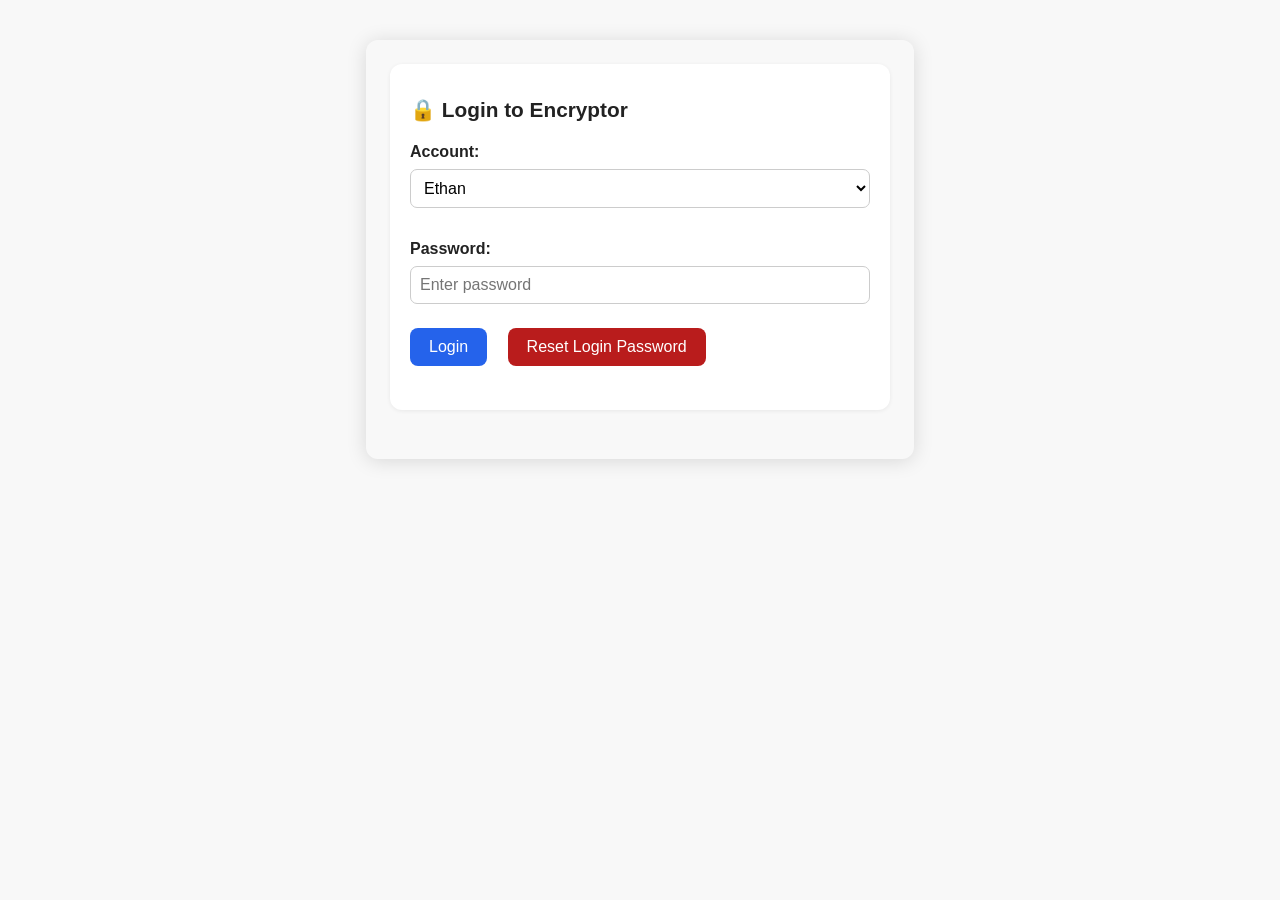
==== index.html @ 520aad7f "Update title and add reset buttons in index.html" ====
<!DOCTYPE html>
<html lang="en">
<head>
  <meta charset="UTF-8">
  <title>Simple Text Encryptor Login</title>
  <meta name="viewport" content="width=device-width, initial-scale=1.0">
  <style>
    body {
      background: #f8f8f8;
      color: #222;
      font-family: sans-serif;
      max-width: 500px;
      margin: 40px auto;
      padding: 24px;
      border-radius: 12px;
      box-shadow: 0 2px 20px #0002;
    }
    h1, h2 { font-size: 1.3em; margin-bottom: 1em; }
    label { display: block; margin-top: 1em; font-weight: bold; }
    select, input[type="password"], input[type="text"], textarea {
      width: 100%;
      margin-top: 0.5em;
      margin-bottom: 1em;
      padding: 9px;
      border: 1px solid #ccc;
      border-radius: 7px;
      font-size: 1em;
      background: #fff;
      box-sizing: border-box;
    }
    textarea { height: 90px; resize: vertical; }
    input[type="checkbox"] { width: auto; }
    button {
      margin-right: 1em;
      background: #2563eb;
      color: #fff;
      border: none;
      border-radius: 8px;
      padding: 10px 19px;
      font-size: 1em;
      cursor: pointer;
      margin-bottom: 1em;
      margin-top: 0.5em;
      transition: background 0.2s;
    }
    button:hover { background: #1741b6; }
    .section {
      background: #fff;
      border-radius: 12px;
      padding: 20px;
      margin-bottom: 25px;
      box-shadow: 0 1px 4px #0001;
    }
    .hidden { display: none !important; }
    .logout {
      background: #e11d48;
      margin-left: 0 !important;
    }
    .reset-btn {
      background: #b91c1c;
      margin-left: 0 !important;
      margin-top: 0 !important;
      margin-bottom: 0.7em !important;
    }
    .note {
      font-size: 0.97em;
      color: #666;
      background: #f1f5f9;
      border-left: 4px solid #2563eb;
      padding: 10px 16px;
      border-radius: 7px;
      margin-bottom: 1.2em;
    }
    #who span.Guest { color: #65a30d; }
    #who span.Nate { color: #2563eb; }
    #who span.Ethan { color: #e11d48; }
  </style>
</head>
<body>
  <!-- Login Screen -->
  <div class="section" id="loginScreen">
    <h1>🔒 Login to Encryptor</h1>
    <label for="account">Account:</label>
    <select id="account" autocomplete="off">
      <option value="Ethan">Ethan</option>
      <option value="Nate">Nate</option>
      <option value="Guest">Guest</option>
    </select>
    <label id="logLabel" for="loginPassword">Password:</label>
    <input type="password" id="loginPassword" placeholder="Enter password" autocomplete="off">
    <div id="confirmRow" class="hidden">
      <label for="confirmPassword">Confirm Password:</label>
      <input type="password" id="confirmPassword" placeholder="Confirm new password" autocomplete="off">
    </div>
    <button onclick="handleLogin()" id="loginBtn">Login</button>
    <button type="button" class="reset-btn" onclick="resetLoginPassword()">Reset Login Password</button>
    <div id="loginMsg" style="color:#e11d48; font-size:1em; margin-top:.5em;"></div>
  </div>

  <!-- Encryptor Main Screen -->
  <div class="section hidden" id="mainScreen">
    <div style="display:flex;justify-content:space-between;align-items:center">
      <h2 id="who"></h2>
      <button class="logout" onclick="logout()">Logout</button>
    </div>
    <div class="note">
      ⚠️ Your encryption password and all encrypted text are stored only in your browser (<code>localStorage</code>). If you forget your password or clear browser data, recovery is not possible. This tool provides only local, browser-based security.
    </div>
    <label for="pw">Encryption Password
      <span id="pwShareMsg" style="font-weight:normal;font-size:0.93em;color:#666"></span>
    </label>
    <input type="password" id="pw" autocomplete="off" placeholder="Enter encryption password">
    <label><input type="checkbox" id="showPw" onchange="togglePw()"> Show Encryption Password</label>
    <button type="button" class="reset-btn" onclick="resetEncryptionPassword()">Reset Encryption Password</button>
    <div style="margin-bottom:0.6em"></div>
    <button onclick="savePw()" style="margin:0 0 1em 0;">Save Encryption Password</button>
    <button onclick="exportPw()" style="background:#059669;margin:0 0 1em 0;">Export</button>
    <input type="file" id="importPwFile" style="display:none" accept=".txt">
    <button onclick="document.getElementById('importPwFile').click()" style="background:#f59e42;margin:0 0 1em 0;">Import</button>

    <label for="plain">Plaintext message:</label>
    <textarea id="plain" placeholder="Text to encrypt"></textarea>

    <button onclick="encrypt()">Encrypt ▶</button>
    <button onclick="decrypt()">◀ Decrypt</button>

    <label for="cipher">Ciphertext (base64):</label>
    <textarea id="cipher" placeholder="Encrypted output"></textarea>
    <div id="actionMsg" style="color:#e11d48; font-size:1em;margin-top:0.5em"></div>
  </div>

  <script>
    // --- LOGIN LOGIC ---
    const loginScreen = document.getElementById('loginScreen');
    const mainScreen = document.getElementById('mainScreen');
    const who = document.getElementById('who');
    const accountSel = document.getElementById('account');
    const loginPassword = document.getElementById('loginPassword');
    const confirmRow = document.getElementById('confirmRow');
    const confirmPassword = document.getElementById('confirmPassword');
    const loginMsg = document.getElementById('loginMsg');
    const actionMsg = document.getElementById('actionMsg');
    let currentUser = "";

    // UI update
    accountSel.onchange = loginPassword.oninput = function() { checkAccountStatus(); }

    function mainHashKey(user) {
      // For Nate/Ethan, share a single hash key; Guest separate
      return (user==="Guest") ? "encryptor_login_password_Guest"
        : "encryptor_login_password_MAIN";
    }

    function encryptionPwKey(user) {
      // For Nate/Ethan, share a single encryption password key; Guest separate
      return (user==="Guest") ? "encryptor_encryption_password_Guest"
        : "encryptor_encryption_password_MAIN";
    }

    function checkAccountStatus() {
      loginMsg.textContent = "";
      let user = accountSel.value;
      let hashKey = mainHashKey(user);
      let key = localStorage.getItem(hashKey);
      if (!key) {
        // Not set up yet; prompt for setting new
        confirmRow.classList.remove("hidden");
        document.getElementById('loginBtn').textContent = "Set Password";
      } else {
        // Exists; hide confirm
        confirmRow.classList.add("hidden");
        document.getElementById('loginBtn').textContent = "Login";
      }
    }

    async function handleLogin() {
      let user = accountSel.value;
      let hashKey = mainHashKey(user);
      let stored = localStorage.getItem(hashKey);
      let pass = loginPassword.value;
      // CASE 1: Not set yet (initial setup)
      if (!stored) {
        let confirm = confirmPassword.value;
        if (!pass || !confirm) {
          loginMsg.textContent = "Please enter and confirm a password.";
          return;
        }
        if (pass !== confirm) {
          loginMsg.textContent = "Passwords do not match!";
          return;
        }
        // Store SHA-256 hash of password in the shared or separate key
        let hashHex = await digestHex(pass);
        localStorage.setItem(hashKey, hashHex);
        if(user !== "Guest") {
          localStorage.setItem(mainHashKey("Ethan"), hashHex);
          localStorage.setItem(mainHashKey("Nate"), hashHex);
        }
        loginPassword.value = "";
        confirmPassword.value = "";
        loginMsg.textContent = "Password set! Please login.";
        checkAccountStatus();
        return;
      }
      // CASE 2: Password check
      if (!pass) {
        loginMsg.textContent = "Please enter your password.";
        return;
      }
      let enteredHash = await digestHex(pass);
      if (enteredHash !== stored) {
        loginMsg.textContent = "Incorrect password.";
        return;
      }
      // Success!
      loginPassword.value = "";
      loginMsg.textContent = "";
      currentUser = user;
      loginScreen.classList.add("hidden");
      mainScreen.classList.remove("hidden");
      showAccountCue();
      loadEncryptionPassword();
      showPwShareMsg();
      clearActionMsg();
      clearTextFields();
    }

    function logout() {
      currentUser = "";
      mainScreen.classList.add("hidden");
      loginScreen.classList.remove("hidden");
      loginPassword.value = "";
      confirmPassword.value = "";
      loginMsg.textContent = "";
      clearTextFields();
      clearActionMsg();
    }

    function clearTextFields() {
      document.getElementById('pw').value = "";
      document.getElementById('plain').value = "";
      document.getElementById('cipher').value = "";
    }

    function clearActionMsg() {
      actionMsg.textContent = "";
    }

    // Reset Login Password
    function resetLoginPassword() {
      const account = accountSel.value;
      if (!confirm(`Are you sure you want to reset the login password for ${account}? This cannot be undone.`)) return;
      if (account === "Nate" || account === "Ethan") {
        localStorage.removeItem(mainHashKey("Nate"));
        localStorage.removeItem(mainHashKey("Ethan"));
      } else {
        localStorage.removeItem(mainHashKey("Guest"));
      }
      loginMsg.textContent = `Login password for ${account} was reset. You may now set a new one.`;
      checkAccountStatus();
    }

    // Helper: SHA256 Hex
    async function digestHex(str) {
      const enc = new TextEncoder().encode(str);
      const buf = await crypto.subtle.digest("SHA-256", enc);
      return Array.from(new Uint8Array(buf)).map(x => x.toString(16).padStart(2,"0")).join('');
    }

    // --- ENCRYPTION PASSWORD SHARING ---
    function savePw() {
      if(!currentUser) return;
      const pw = document.getElementById('pw').value;
      let k = encryptionPwKey(currentUser);
      if (!pw) {
        actionMsg.textContent = "Enter an encryption password to save.";
        return;
      }
      if(currentUser === "Guest") {
        localStorage.setItem(k, pw);
      } else {
        localStorage.setItem(encryptionPwKey("Nate"), pw);
        localStorage.setItem(encryptionPwKey("Ethan"), pw);
      }
      showPwShareMsg();
      actionMsg.textContent = "Encryption password saved.";
      setTimeout(() => { actionMsg.textContent = ""; }, 1300);
    }
    // Auto-save on field blur for convenience
    document.getElementById('pw').addEventListener('blur', savePw);

    function loadEncryptionPassword() {
      if(!currentUser) return;
      let val = localStorage.getItem(encryptionPwKey(currentUser)) || "";
      document.getElementById('pw').value = val;
    }

    function showPwShareMsg() {
      const msg = document.getElementById('pwShareMsg');
      if(currentUser === "Nate" || currentUser === "Ethan") {
        msg.textContent = " (Shared: Changing this updates for both)";
      } else {
        msg.textContent = "";
      }
    }

    // Export encryption password
    function exportPw() {
      if (!currentUser) return;
      let pw = document.getElementById('pw').value;
      if (!pw) {
        actionMsg.textContent = "There is no encryption password to export.";
        return;
      }
      // Export as a base64 string
      const blob = new Blob([btoa(unescape(encodeURIComponent(pw)))], {type: "text/plain"});
      const url = URL.createObjectURL(blob);
      const a = document.createElement("a");
      a.href = url;
      const fileBase = (currentUser === "Guest") ? "guest" : "main";
      a.download = "encryption_password_" + fileBase + ".txt";
      a.click();
      setTimeout(()=>URL.revokeObjectURL(url),3000);
      actionMsg.textContent = "Encryption password exported.";
      setTimeout(() => { actionMsg.textContent = ""; }, 1300);
    }

    // Import encryption password
    document.getElementById('importPwFile').addEventListener('change', function(e){
      if (!e.target.files.length) return;
      const file = e.target.files[0];
      const reader = new FileReader();
      reader.onload = function(evt) {
        let val = "";
        try {
          val = decodeURIComponent(escape(atob(evt.target.result)));
        } catch {
          actionMsg.textContent = "Import failed: Invalid file contents.";
          return;
        }
        document.getElementById('pw').value = val;
        savePw();
        actionMsg.textContent = "Imported and saved encryption password.";
        setTimeout(() => { actionMsg.textContent = ""; }, 1500);
      };
      reader.readAsText(file);
    });

    // Reset Encryption Password
    function resetEncryptionPassword() {
      if (!currentUser) return;
      if (!confirm("Are you sure you want to reset your encryption password? This cannot be undone.")) return;
      if(currentUser === "Nate" || currentUser === "Ethan") {
        localStorage.removeItem(encryptionPwKey("Nate"));
        localStorage.removeItem(encryptionPwKey("Ethan"));
      } else {
        localStorage.removeItem(encryptionPwKey("Guest"));
      }
      document.getElementById('pw').value = "";
      actionMsg.textContent = "Encryption password reset. Enter a new one and save.";
    }

    // Visual account cue:
    function showAccountCue() {
      const accountEmojis = {"Nate":"🟦","Ethan":"🟥","Guest":"🟩"};
      let user = currentUser;
      who.innerHTML = accountEmojis[user] + ' ' +
        'Logged in as: <span class="' + user + '">' + user + "</span>";
    }

    // Show/hide password functionality
    function togglePw() {
      const pwInput = document.getElementById('pw');
      const cb = document.getElementById('showPw');
      pwInput.type = cb.checked ? 'text' : 'password';
    }

    // --- ENCRYPTION CODE ---
    const ITER = 100000, SALT = 16, IV = 12;
    const pwEl = document.getElementById('pw');
    const plainEl = document.getElementById('plain');
    const cipherEl = document.getElementById('cipher');

    const b64 = arr => btoa(String.fromCharCode(...arr));
    const unb64 = str => new Uint8Array(atob(str).split('').map(c => c.charCodeAt(0)));

    async function derive(pw, salt) {
      const baseKey = await crypto.subtle.importKey(
        "raw", new TextEncoder().encode(pw), "PBKDF2", false, ["deriveKey"]
      );
      return crypto.subtle.deriveKey(
        { name: "PBKDF2", salt: salt, iterations: ITER, hash: "SHA-256" },
        baseKey,
        { name: "AES-GCM", length: 256 },
        false,
        ["encrypt","decrypt"]
      );
    }

    async function encrypt() {
      clearActionMsg();
      const pw = pwEl.value, pt = plainEl.value;
      if (!pw || !pt) {
        actionMsg.textContent = "Please provide both the encryption password and a message to encrypt.";
        return;
      }
      try {
        const salt = crypto.getRandomValues(new Uint8Array(SALT));
        const iv = crypto.getRandomValues(new Uint8Array(IV));
        const key = await derive(pw, salt);
        const ct = await crypto.subtle.encrypt(
          { name: "AES-GCM", iv }, key, new TextEncoder().encode(pt)
        );
        const all = new Uint8Array([...salt, ...iv, ...new Uint8Array(ct)]);
        cipherEl.value = b64(all);
        actionMsg.textContent = "Encryption successful.";
        setTimeout(clearActionMsg, 1200);
      } catch (err) {
        actionMsg.textContent = "Encryption failed: " + err;
      }
    }

    async function decrypt() {
      clearActionMsg();
      const pw = pwEl.value, ctStr = cipherEl.value;
      if (!pw || !ctStr) {
        actionMsg.textContent = "Please provide both the encryption password and ciphertext to decrypt.";
        return;
      }
      try {
        const all = unb64(ctStr);
        const salt = all.slice(0, SALT), iv = all.slice(SALT, SALT+IV), ct = all.slice(SALT+IV);
        const key = await derive(pw, salt);
        const ptBuf = await crypto.subtle.decrypt(
          { name: "AES-GCM", iv }, key, ct
        );
        plainEl.value = new TextDecoder().decode(ptBuf);
        actionMsg.textContent = "Decryption successful.";
        setTimeout(clearActionMsg, 1200);
      } catch {
        actionMsg.textContent = "Decryption failed (wrong password or invalid/corrupt data).";
      }
    }
  </script>
</body>
</html>
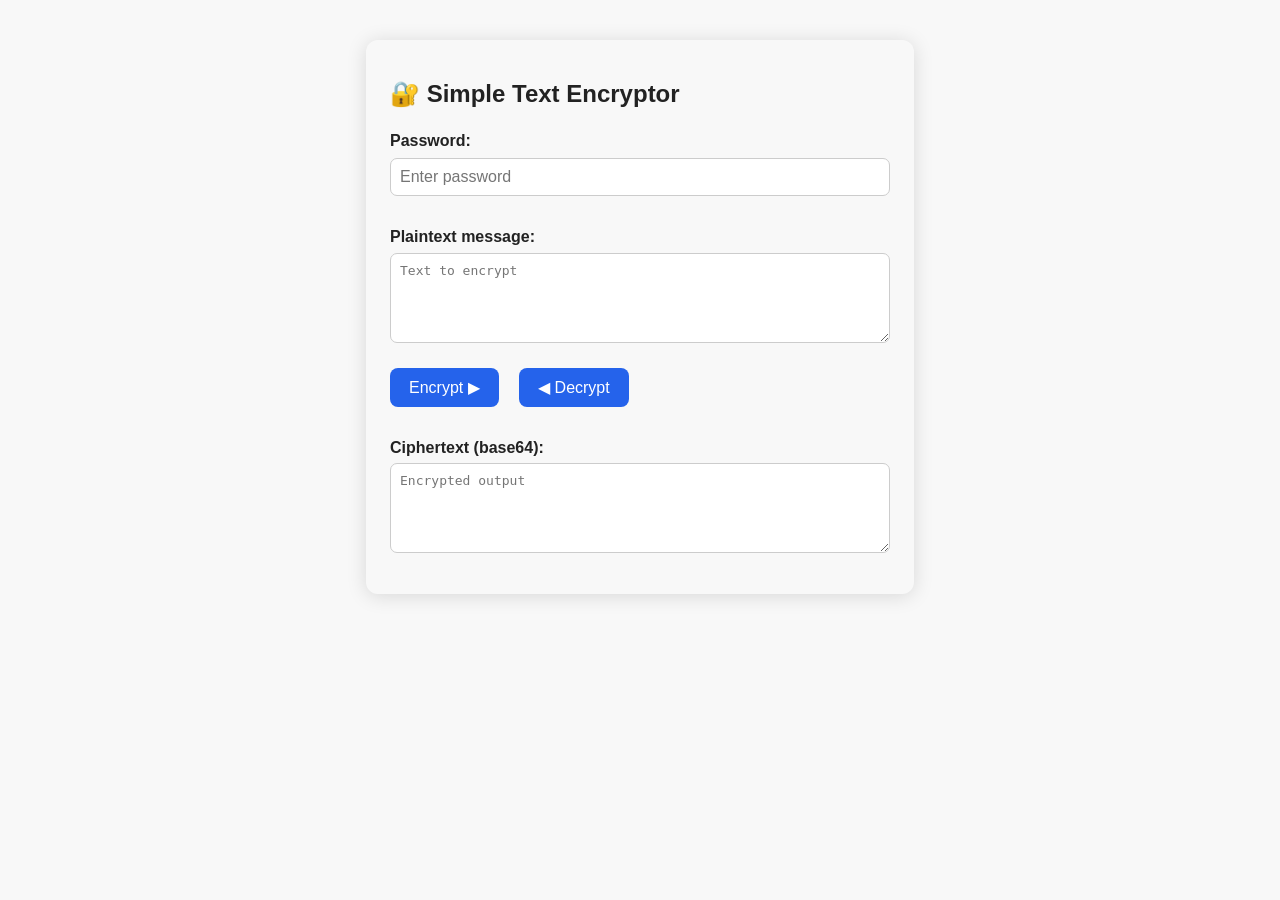
==== commit ddd6045d: "Update title and enhance layout of text encryptor" ====
--- a/index.html
+++ b/index.html
@@ -2,7 +2,7 @@
 <html lang="en">
 <head>
   <meta charset="UTF-8">
-  <title>Simple Text Encryptor Login</title>
+  <title>Simple Text Encryptor</title>
   <meta name="viewport" content="width=device-width, initial-scale=1.0">
   <style>
     body {
@@ -15,9 +15,9 @@
       border-radius: 12px;
       box-shadow: 0 2px 20px #0002;
     }
-    h1, h2 { font-size: 1.3em; margin-bottom: 1em; }
+    h1 { font-size: 1.5em; margin-bottom: 1em; }
     label { display: block; margin-top: 1em; font-weight: bold; }
-    select, input[type="password"], input[type="text"], textarea {
+    input[type="password"], textarea {
       width: 100%;
       margin-top: 0.5em;
       margin-bottom: 1em;
@@ -29,7 +29,6 @@
       box-sizing: border-box;
     }
     textarea { height: 90px; resize: vertical; }
-    input[type="checkbox"] { width: auto; }
     button {
       margin-right: 1em;
       background: #2563eb;
@@ -44,403 +43,78 @@
       transition: background 0.2s;
     }
     button:hover { background: #1741b6; }
-    .section {
-      background: #fff;
-      border-radius: 12px;
-      padding: 20px;
-      margin-bottom: 25px;
-      box-shadow: 0 1px 4px #0001;
-    }
-    .hidden { display: none !important; }
-    .logout {
-      background: #e11d48;
-      margin-left: 0 !important;
-    }
-    .reset-btn {
-      background: #b91c1c;
-      margin-left: 0 !important;
-      margin-top: 0 !important;
-      margin-bottom: 0.7em !important;
-    }
-    .note {
-      font-size: 0.97em;
-      color: #666;
-      background: #f1f5f9;
-      border-left: 4px solid #2563eb;
-      padding: 10px 16px;
-      border-radius: 7px;
-      margin-bottom: 1.2em;
-    }
-    #who span.Guest { color: #65a30d; }
-    #who span.Nate { color: #2563eb; }
-    #who span.Ethan { color: #e11d48; }
   </style>
 </head>
 <body>
-  <!-- Login Screen -->
-  <div class="section" id="loginScreen">
-    <h1>🔒 Login to Encryptor</h1>
-    <label for="account">Account:</label>
-    <select id="account" autocomplete="off">
-      <option value="Ethan">Ethan</option>
-      <option value="Nate">Nate</option>
-      <option value="Guest">Guest</option>
-    </select>
-    <label id="logLabel" for="loginPassword">Password:</label>
-    <input type="password" id="loginPassword" placeholder="Enter password" autocomplete="off">
-    <div id="confirmRow" class="hidden">
-      <label for="confirmPassword">Confirm Password:</label>
-      <input type="password" id="confirmPassword" placeholder="Confirm new password" autocomplete="off">
-    </div>
-    <button onclick="handleLogin()" id="loginBtn">Login</button>
-    <button type="button" class="reset-btn" onclick="resetLoginPassword()">Reset Login Password</button>
-    <div id="loginMsg" style="color:#e11d48; font-size:1em; margin-top:.5em;"></div>
-  </div>
+  <h1>🔐 Simple Text Encryptor</h1>
 
-  <!-- Encryptor Main Screen -->
-  <div class="section hidden" id="mainScreen">
-    <div style="display:flex;justify-content:space-between;align-items:center">
-      <h2 id="who"></h2>
-      <button class="logout" onclick="logout()">Logout</button>
-    </div>
-    <div class="note">
-      ⚠️ Your encryption password and all encrypted text are stored only in your browser (<code>localStorage</code>). If you forget your password or clear browser data, recovery is not possible. This tool provides only local, browser-based security.
-    </div>
-    <label for="pw">Encryption Password
-      <span id="pwShareMsg" style="font-weight:normal;font-size:0.93em;color:#666"></span>
-    </label>
-    <input type="password" id="pw" autocomplete="off" placeholder="Enter encryption password">
-    <label><input type="checkbox" id="showPw" onchange="togglePw()"> Show Encryption Password</label>
-    <button type="button" class="reset-btn" onclick="resetEncryptionPassword()">Reset Encryption Password</button>
-    <div style="margin-bottom:0.6em"></div>
-    <button onclick="savePw()" style="margin:0 0 1em 0;">Save Encryption Password</button>
-    <button onclick="exportPw()" style="background:#059669;margin:0 0 1em 0;">Export</button>
-    <input type="file" id="importPwFile" style="display:none" accept=".txt">
-    <button onclick="document.getElementById('importPwFile').click()" style="background:#f59e42;margin:0 0 1em 0;">Import</button>
+  <label for="pw">Password:</label>
+  <input type="password" id="pw" placeholder="Enter password">
 
-    <label for="plain">Plaintext message:</label>
-    <textarea id="plain" placeholder="Text to encrypt"></textarea>
+  <label for="plain">Plaintext message:</label>
+  <textarea id="plain" placeholder="Text to encrypt"></textarea>
 
-    <button onclick="encrypt()">Encrypt ▶</button>
-    <button onclick="decrypt()">◀ Decrypt</button>
+  <button onclick="encrypt()">Encrypt ▶</button>
+  <button onclick="decrypt()">◀ Decrypt</button>
 
-    <label for="cipher">Ciphertext (base64):</label>
-    <textarea id="cipher" placeholder="Encrypted output"></textarea>
-    <div id="actionMsg" style="color:#e11d48; font-size:1em;margin-top:0.5em"></div>
-  </div>
+  <label for="cipher">Ciphertext (base64):</label>
+  <textarea id="cipher" placeholder="Encrypted output"></textarea>
 
   <script>
-    // --- LOGIN LOGIC ---
-    const loginScreen = document.getElementById('loginScreen');
-    const mainScreen = document.getElementById('mainScreen');
-    const who = document.getElementById('who');
-    const accountSel = document.getElementById('account');
-    const loginPassword = document.getElementById('loginPassword');
-    const confirmRow = document.getElementById('confirmRow');
-    const confirmPassword = document.getElementById('confirmPassword');
-    const loginMsg = document.getElementById('loginMsg');
-    const actionMsg = document.getElementById('actionMsg');
-    let currentUser = "";
+  // AES-GCM + PBKDF2. Self-contained, 1 password field.
+  const ITER = 100000, SALT = 16, IV = 12;
 
-    // UI update
-    accountSel.onchange = loginPassword.oninput = function() { checkAccountStatus(); }
+  // Utilities for base64 encoding/decoding
+  const b64 = arr => btoa(String.fromCharCode(...arr));
+  const unb64 = str => new Uint8Array(atob(str).split('').map(c => c.charCodeAt(0)));
 
-    function mainHashKey(user) {
-      // For Nate/Ethan, share a single hash key; Guest separate
-      return (user==="Guest") ? "encryptor_login_password_Guest"
-        : "encryptor_login_password_MAIN";
+  async function derive(pw, salt) {
+    const baseKey = await crypto.subtle.importKey(
+      "raw", new TextEncoder().encode(pw), "PBKDF2", false, ["deriveKey"]
+    );
+    return crypto.subtle.deriveKey(
+      { name: "PBKDF2", salt: salt, iterations: ITER, hash: "SHA-256" },
+      baseKey,
+      { name: "AES-GCM", length: 256 },
+      false,
+      ["encrypt","decrypt"]
+    );
+  }
+
+  async function encrypt() {
+    const pw = pwEl.value, pt = plainEl.value;
+    if (!pw || !pt) { alert("Enter password and message!"); return; }
+    const salt = crypto.getRandomValues(new Uint8Array(SALT));
+    const iv = crypto.getRandomValues(new Uint8Array(IV));
+    const key = await derive(pw, salt);
+    const ct = await crypto.subtle.encrypt(
+      { name: "AES-GCM", iv }, key, new TextEncoder().encode(pt)
+    );
+    // Output is: [salt | iv | ciphertext], all base64.
+    const all = new Uint8Array([...salt, ...iv, ...new Uint8Array(ct)]);
+    cipherEl.value = b64(all);
+  }
+
+  async function decrypt() {
+    const pw = pwEl.value, ctStr = cipherEl.value;
+    if (!pw || !ctStr) { alert("Enter password and ciphertext!"); return; }
+    try {
+      const all = unb64(ctStr);
+      const salt = all.slice(0, SALT), iv = all.slice(SALT, SALT+IV), ct = all.slice(SALT+IV);
+      const key = await derive(pw, salt);
+      const ptBuf = await crypto.subtle.decrypt(
+        { name: "AES-GCM", iv }, key, ct
+      );
+      plainEl.value = new TextDecoder().decode(ptBuf);
+    } catch {
+      alert("Decryption failed (wrong password or data)");
     }
+  }
 
-    function encryptionPwKey(user) {
-      // For Nate/Ethan, share a single encryption password key; Guest separate
-      return (user==="Guest") ? "encryptor_encryption_password_Guest"
-        : "encryptor_encryption_password_MAIN";
-    }
-
-    function checkAccountStatus() {
-      loginMsg.textContent = "";
-      let user = accountSel.value;
-      let hashKey = mainHashKey(user);
-      let key = localStorage.getItem(hashKey);
-      if (!key) {
-        // Not set up yet; prompt for setting new
-        confirmRow.classList.remove("hidden");
-        document.getElementById('loginBtn').textContent = "Set Password";
-      } else {
-        // Exists; hide confirm
-        confirmRow.classList.add("hidden");
-        document.getElementById('loginBtn').textContent = "Login";
-      }
-    }
-
-    async function handleLogin() {
-      let user = accountSel.value;
-      let hashKey = mainHashKey(user);
-      let stored = localStorage.getItem(hashKey);
-      let pass = loginPassword.value;
-      // CASE 1: Not set yet (initial setup)
-      if (!stored) {
-        let confirm = confirmPassword.value;
-        if (!pass || !confirm) {
-          loginMsg.textContent = "Please enter and confirm a password.";
-          return;
-        }
-        if (pass !== confirm) {
-          loginMsg.textContent = "Passwords do not match!";
-          return;
-        }
-        // Store SHA-256 hash of password in the shared or separate key
-        let hashHex = await digestHex(pass);
-        localStorage.setItem(hashKey, hashHex);
-        if(user !== "Guest") {
-          localStorage.setItem(mainHashKey("Ethan"), hashHex);
-          localStorage.setItem(mainHashKey("Nate"), hashHex);
-        }
-        loginPassword.value = "";
-        confirmPassword.value = "";
-        loginMsg.textContent = "Password set! Please login.";
-        checkAccountStatus();
-        return;
-      }
-      // CASE 2: Password check
-      if (!pass) {
-        loginMsg.textContent = "Please enter your password.";
-        return;
-      }
-      let enteredHash = await digestHex(pass);
-      if (enteredHash !== stored) {
-        loginMsg.textContent = "Incorrect password.";
-        return;
-      }
-      // Success!
-      loginPassword.value = "";
-      loginMsg.textContent = "";
-      currentUser = user;
-      loginScreen.classList.add("hidden");
-      mainScreen.classList.remove("hidden");
-      showAccountCue();
-      loadEncryptionPassword();
-      showPwShareMsg();
-      clearActionMsg();
-      clearTextFields();
-    }
-
-    function logout() {
-      currentUser = "";
-      mainScreen.classList.add("hidden");
-      loginScreen.classList.remove("hidden");
-      loginPassword.value = "";
-      confirmPassword.value = "";
-      loginMsg.textContent = "";
-      clearTextFields();
-      clearActionMsg();
-    }
-
-    function clearTextFields() {
-      document.getElementById('pw').value = "";
-      document.getElementById('plain').value = "";
-      document.getElementById('cipher').value = "";
-    }
-
-    function clearActionMsg() {
-      actionMsg.textContent = "";
-    }
-
-    // Reset Login Password
-    function resetLoginPassword() {
-      const account = accountSel.value;
-      if (!confirm(`Are you sure you want to reset the login password for ${account}? This cannot be undone.`)) return;
-      if (account === "Nate" || account === "Ethan") {
-        localStorage.removeItem(mainHashKey("Nate"));
-        localStorage.removeItem(mainHashKey("Ethan"));
-      } else {
-        localStorage.removeItem(mainHashKey("Guest"));
-      }
-      loginMsg.textContent = `Login password for ${account} was reset. You may now set a new one.`;
-      checkAccountStatus();
-    }
-
-    // Helper: SHA256 Hex
-    async function digestHex(str) {
-      const enc = new TextEncoder().encode(str);
-      const buf = await crypto.subtle.digest("SHA-256", enc);
-      return Array.from(new Uint8Array(buf)).map(x => x.toString(16).padStart(2,"0")).join('');
-    }
-
-    // --- ENCRYPTION PASSWORD SHARING ---
-    function savePw() {
-      if(!currentUser) return;
-      const pw = document.getElementById('pw').value;
-      let k = encryptionPwKey(currentUser);
-      if (!pw) {
-        actionMsg.textContent = "Enter an encryption password to save.";
-        return;
-      }
-      if(currentUser === "Guest") {
-        localStorage.setItem(k, pw);
-      } else {
-        localStorage.setItem(encryptionPwKey("Nate"), pw);
-        localStorage.setItem(encryptionPwKey("Ethan"), pw);
-      }
-      showPwShareMsg();
-      actionMsg.textContent = "Encryption password saved.";
-      setTimeout(() => { actionMsg.textContent = ""; }, 1300);
-    }
-    // Auto-save on field blur for convenience
-    document.getElementById('pw').addEventListener('blur', savePw);
-
-    function loadEncryptionPassword() {
-      if(!currentUser) return;
-      let val = localStorage.getItem(encryptionPwKey(currentUser)) || "";
-      document.getElementById('pw').value = val;
-    }
-
-    function showPwShareMsg() {
-      const msg = document.getElementById('pwShareMsg');
-      if(currentUser === "Nate" || currentUser === "Ethan") {
-        msg.textContent = " (Shared: Changing this updates for both)";
-      } else {
-        msg.textContent = "";
-      }
-    }
-
-    // Export encryption password
-    function exportPw() {
-      if (!currentUser) return;
-      let pw = document.getElementById('pw').value;
-      if (!pw) {
-        actionMsg.textContent = "There is no encryption password to export.";
-        return;
-      }
-      // Export as a base64 string
-      const blob = new Blob([btoa(unescape(encodeURIComponent(pw)))], {type: "text/plain"});
-      const url = URL.createObjectURL(blob);
-      const a = document.createElement("a");
-      a.href = url;
-      const fileBase = (currentUser === "Guest") ? "guest" : "main";
-      a.download = "encryption_password_" + fileBase + ".txt";
-      a.click();
-      setTimeout(()=>URL.revokeObjectURL(url),3000);
-      actionMsg.textContent = "Encryption password exported.";
-      setTimeout(() => { actionMsg.textContent = ""; }, 1300);
-    }
-
-    // Import encryption password
-    document.getElementById('importPwFile').addEventListener('change', function(e){
-      if (!e.target.files.length) return;
-      const file = e.target.files[0];
-      const reader = new FileReader();
-      reader.onload = function(evt) {
-        let val = "";
-        try {
-          val = decodeURIComponent(escape(atob(evt.target.result)));
-        } catch {
-          actionMsg.textContent = "Import failed: Invalid file contents.";
-          return;
-        }
-        document.getElementById('pw').value = val;
-        savePw();
-        actionMsg.textContent = "Imported and saved encryption password.";
-        setTimeout(() => { actionMsg.textContent = ""; }, 1500);
-      };
-      reader.readAsText(file);
-    });
-
-    // Reset Encryption Password
-    function resetEncryptionPassword() {
-      if (!currentUser) return;
-      if (!confirm("Are you sure you want to reset your encryption password? This cannot be undone.")) return;
-      if(currentUser === "Nate" || currentUser === "Ethan") {
-        localStorage.removeItem(encryptionPwKey("Nate"));
-        localStorage.removeItem(encryptionPwKey("Ethan"));
-      } else {
-        localStorage.removeItem(encryptionPwKey("Guest"));
-      }
-      document.getElementById('pw').value = "";
-      actionMsg.textContent = "Encryption password reset. Enter a new one and save.";
-    }
-
-    // Visual account cue:
-    function showAccountCue() {
-      const accountEmojis = {"Nate":"🟦","Ethan":"🟥","Guest":"🟩"};
-      let user = currentUser;
-      who.innerHTML = accountEmojis[user] + ' ' +
-        'Logged in as: <span class="' + user + '">' + user + "</span>";
-    }
-
-    // Show/hide password functionality
-    function togglePw() {
-      const pwInput = document.getElementById('pw');
-      const cb = document.getElementById('showPw');
-      pwInput.type = cb.checked ? 'text' : 'password';
-    }
-
-    // --- ENCRYPTION CODE ---
-    const ITER = 100000, SALT = 16, IV = 12;
-    const pwEl = document.getElementById('pw');
-    const plainEl = document.getElementById('plain');
-    const cipherEl = document.getElementById('cipher');
-
-    const b64 = arr => btoa(String.fromCharCode(...arr));
-    const unb64 = str => new Uint8Array(atob(str).split('').map(c => c.charCodeAt(0)));
-
-    async function derive(pw, salt) {
-      const baseKey = await crypto.subtle.importKey(
-        "raw", new TextEncoder().encode(pw), "PBKDF2", false, ["deriveKey"]
-      );
-      return crypto.subtle.deriveKey(
-        { name: "PBKDF2", salt: salt, iterations: ITER, hash: "SHA-256" },
-        baseKey,
-        { name: "AES-GCM", length: 256 },
-        false,
-        ["encrypt","decrypt"]
-      );
-    }
-
-    async function encrypt() {
-      clearActionMsg();
-      const pw = pwEl.value, pt = plainEl.value;
-      if (!pw || !pt) {
-        actionMsg.textContent = "Please provide both the encryption password and a message to encrypt.";
-        return;
-      }
-      try {
-        const salt = crypto.getRandomValues(new Uint8Array(SALT));
-        const iv = crypto.getRandomValues(new Uint8Array(IV));
-        const key = await derive(pw, salt);
-        const ct = await crypto.subtle.encrypt(
-          { name: "AES-GCM", iv }, key, new TextEncoder().encode(pt)
-        );
-        const all = new Uint8Array([...salt, ...iv, ...new Uint8Array(ct)]);
-        cipherEl.value = b64(all);
-        actionMsg.textContent = "Encryption successful.";
-        setTimeout(clearActionMsg, 1200);
-      } catch (err) {
-        actionMsg.textContent = "Encryption failed: " + err;
-      }
-    }
-
-    async function decrypt() {
-      clearActionMsg();
-      const pw = pwEl.value, ctStr = cipherEl.value;
-      if (!pw || !ctStr) {
-        actionMsg.textContent = "Please provide both the encryption password and ciphertext to decrypt.";
-        return;
-      }
-      try {
-        const all = unb64(ctStr);
-        const salt = all.slice(0, SALT), iv = all.slice(SALT, SALT+IV), ct = all.slice(SALT+IV);
-        const key = await derive(pw, salt);
-        const ptBuf = await crypto.subtle.decrypt(
-          { name: "AES-GCM", iv }, key, ct
-        );
-        plainEl.value = new TextDecoder().decode(ptBuf);
-        actionMsg.textContent = "Decryption successful.";
-        setTimeout(clearActionMsg, 1200);
-      } catch {
-        actionMsg.textContent = "Decryption failed (wrong password or invalid/corrupt data).";
-      }
-    }
+  // Element shorthands
+  const pwEl = document.getElementById('pw');
+  const plainEl = document.getElementById('plain');
+  const cipherEl = document.getElementById('cipher');
   </script>
 </body>
 </html>
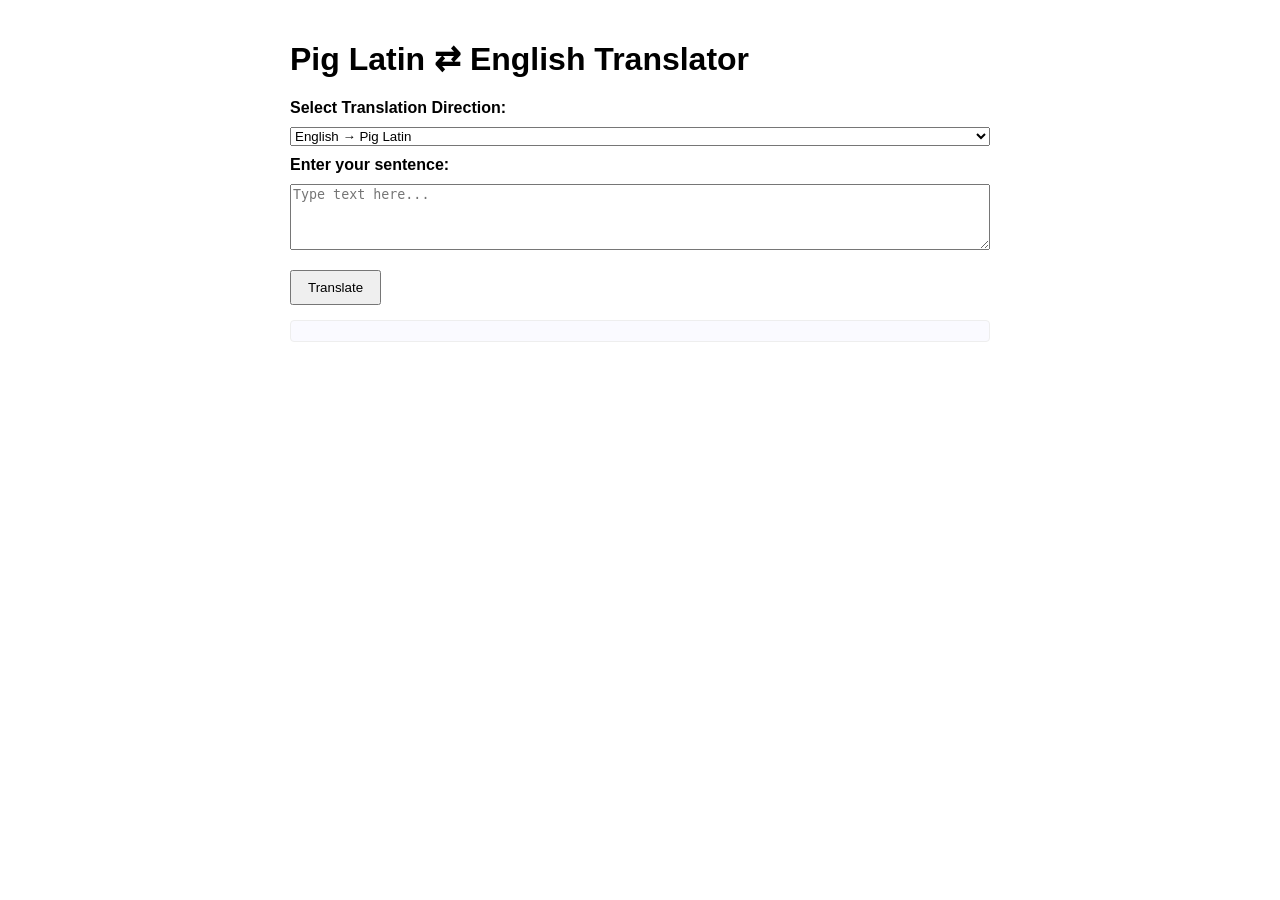
==== commit 85c3a6b6: "Add Pig Latin to English translator in index.html" ====
--- a/index.html
+++ b/index.html
@@ -2,119 +2,144 @@
 <html lang="en">
 <head>
   <meta charset="UTF-8">
-  <title>Simple Text Encryptor</title>
-  <meta name="viewport" content="width=device-width, initial-scale=1.0">
+  <title>Pig Latin &lt;-&gt; English Translator</title>
   <style>
-    body {
-      background: #f8f8f8;
-      color: #222;
-      font-family: sans-serif;
-      max-width: 500px;
-      margin: 40px auto;
-      padding: 24px;
-      border-radius: 12px;
-      box-shadow: 0 2px 20px #0002;
-    }
-    h1 { font-size: 1.5em; margin-bottom: 1em; }
-    label { display: block; margin-top: 1em; font-weight: bold; }
-    input[type="password"], textarea {
-      width: 100%;
-      margin-top: 0.5em;
-      margin-bottom: 1em;
-      padding: 9px;
-      border: 1px solid #ccc;
-      border-radius: 7px;
-      font-size: 1em;
-      background: #fff;
-      box-sizing: border-box;
-    }
-    textarea { height: 90px; resize: vertical; }
-    button {
-      margin-right: 1em;
-      background: #2563eb;
-      color: #fff;
-      border: none;
-      border-radius: 8px;
-      padding: 10px 19px;
-      font-size: 1em;
-      cursor: pointer;
-      margin-bottom: 1em;
-      margin-top: 0.5em;
-      transition: background 0.2s;
-    }
-    button:hover { background: #1741b6; }
+    body { font-family: Arial, sans-serif; max-width: 700px; margin: 40px auto; }
+    textarea, input, select { width: 100%; margin-top: 10px; box-sizing: border-box; }
+    button { margin-top: 16px; padding: 8px 16px; }
+    .output { padding: 10px; background: #fafaff; margin-top: 15px; border-radius: 4px; border: 1px solid #eee; white-space: pre-wrap; }
+    label { font-weight: bold; display:block; margin-top:10px; }
   </style>
 </head>
 <body>
-  <h1>🔐 Simple Text Encryptor</h1>
+  <h1>Pig Latin ⇄ English Translator</h1>
+  <label for="mode">Select Translation Direction:</label>
+  <select id="mode">
+    <option value="to-piglatin">English → Pig Latin</option>
+    <option value="to-english">Pig Latin → English</option>
+  </select>
 
-  <label for="pw">Password:</label>
-  <input type="password" id="pw" placeholder="Enter password">
+  <label for="inputText">Enter your sentence:</label>
+  <textarea id="inputText" rows="4" placeholder="Type text here..."></textarea>
+  
+  <button onclick="translate()">Translate</button>
 
-  <label for="plain">Plaintext message:</label>
-  <textarea id="plain" placeholder="Text to encrypt"></textarea>
-
-  <button onclick="encrypt()">Encrypt ▶</button>
-  <button onclick="decrypt()">◀ Decrypt</button>
-
-  <label for="cipher">Ciphertext (base64):</label>
-  <textarea id="cipher" placeholder="Encrypted output"></textarea>
+  <div id="result" class="output"></div>
 
   <script>
-  // AES-GCM + PBKDF2. Self-contained, 1 password field.
-  const ITER = 100000, SALT = 16, IV = 12;
+    function isVowel(ch, pos) {
+      if (!ch) return false;
+      return "aeiouAEIOU".includes(ch) || (ch.toLowerCase() === 'y' && pos !== 0);
+    }
 
-  // Utilities for base64 encoding/decoding
-  const b64 = arr => btoa(String.fromCharCode(...arr));
-  const unb64 = str => new Uint8Array(atob(str).split('').map(c => c.charCodeAt(0)));
+    // Split into leading punctuation, core word (letters, digits, apostrophes, hyphens), trailing punctuation
+    function splitWordPunctuation(word) {
+      // groups: leading, core, trailing
+      const match = word.match(/^([^A-Za-z0-9'’\-]*)([A-Za-z0-9'’\-]+)([^A-Za-z0-9'’\-]*)$/u);
+      if (match) return [match[1], match[2], match[3]];
+      // If nothing matched, put whole thing as trailing so we don't try to transform punctuation-only tokens
+      return ["", "", word];
+    }
 
-  async function derive(pw, salt) {
-    const baseKey = await crypto.subtle.importKey(
-      "raw", new TextEncoder().encode(pw), "PBKDF2", false, ["deriveKey"]
-    );
-    return crypto.subtle.deriveKey(
-      { name: "PBKDF2", salt: salt, iterations: ITER, hash: "SHA-256" },
-      baseKey,
-      { name: "AES-GCM", length: 256 },
-      false,
-      ["encrypt","decrypt"]
-    );
-  }
+    // Preserve case: all-caps stays all-caps; initial-cap preserved
+    function preserveCase(original, transformed) {
+      if (!original) return transformed;
+      if (original === original.toUpperCase()) return transformed.toUpperCase();
+      if (original[0] === original[0].toUpperCase()) return transformed.charAt(0).toUpperCase() + transformed.slice(1);
+      return transformed;
+    }
 
-  async function encrypt() {
-    const pw = pwEl.value, pt = plainEl.value;
-    if (!pw || !pt) { alert("Enter password and message!"); return; }
-    const salt = crypto.getRandomValues(new Uint8Array(SALT));
-    const iv = crypto.getRandomValues(new Uint8Array(IV));
-    const key = await derive(pw, salt);
-    const ct = await crypto.subtle.encrypt(
-      { name: "AES-GCM", iv }, key, new TextEncoder().encode(pt)
-    );
-    // Output is: [salt | iv | ciphertext], all base64.
-    const all = new Uint8Array([...salt, ...iv, ...new Uint8Array(ct)]);
-    cipherEl.value = b64(all);
-  }
+    function piglatinizeWord(token) {
+      // token may include leading/trailing punctuation
+      const [leading, base, trailing] = splitWordPunctuation(token);
+      if (!base) return token;
 
-  async function decrypt() {
-    const pw = pwEl.value, ctStr = cipherEl.value;
-    if (!pw || !ctStr) { alert("Enter password and ciphertext!"); return; }
-    try {
-      const all = unb64(ctStr);
-      const salt = all.slice(0, SALT), iv = all.slice(SALT, SALT+IV), ct = all.slice(SALT+IV);
-      const key = await derive(pw, salt);
-      const ptBuf = await crypto.subtle.decrypt(
-        { name: "AES-GCM", iv }, key, ct
-      );
-      plainEl.value = new TextDecoder().decode(ptBuf);
-    } catch {
-      alert("Decryption failed (wrong password or data)");
+      const lower = base.toLowerCase();
+      let result = "";
+
+      if (isVowel(lower[0], 0)) {
+        result = lower + "way";
+      } else if (lower[0] === 'y') {
+        // treat leading y as consonant
+        result = lower.slice(1) + "y" + "ay";
+      } else {
+        // move consonant cluster to end up to first vowel
+        let splitIdx = -1;
+        for (let i = 0; i < lower.length; ++i) {
+          if (isVowel(lower[i], i)) {
+            splitIdx = i;
+            break;
+          }
+        }
+        if (splitIdx === -1) {
+          // no vowel found
+          result = lower + "ay";
+        } else {
+          result = lower.slice(splitIdx) + lower.slice(0, splitIdx) + "ay";
+        }
+      }
+
+      result = preserveCase(base, result);
+      return leading + result + trailing;
     }
-  }
 
-  // Element shorthands
-  const pwEl = document.getElementById('pw');
-  const plainEl = document.getElementById('plain');
-  const cipherEl = document.getElementById('cipher');
+    function englifyWord(token) {
+      const [leading, base, trailing] = splitWordPunctuation(token);
+      if (!base) return token;
+
+      const lower = base.toLowerCase();
+      let candidate = "";
+
+      if (lower.endsWith("way")) {
+        candidate = lower.slice(0, -3);
+      } else if (lower.endsWith("yay")) {
+        candidate = lower.slice(0, -3);
+      } else if (lower.endsWith("ay")) {
+        let body = lower.slice(0, -2); // remove 'ay'
+        // Heuristic: find last vowel in body and split after it (reconstruct consonant cluster to front)
+        let lastVowelPos = -1;
+        for (let i = 0; i < body.length; i++) {
+          if (isVowel(body[i], i)) lastVowelPos = i;
+        }
+        if (lastVowelPos >= 0) {
+          const splitIdx = lastVowelPos + 1;
+          candidate = body.slice(splitIdx) + body.slice(0, splitIdx);
+        } else {
+          // fallback: assume no vowel -> just return body (best-effort)
+          candidate = body;
+        }
+      } else {
+        candidate = lower;
+      }
+
+      candidate = preserveCase(base, candidate);
+      return leading + candidate + trailing;
+    }
+
+    function piglatinizeSentence(sentence) {
+      // Preserve whitespace (spaces, tabs, newlines) by splitting on capturing whitespace groups
+      return sentence.split(/(\s+)/).map(token => {
+        if (token.match(/^\s+$/)) return token;
+        return piglatinizeWord(token);
+      }).join("");
+    }
+
+    function englifySentence(sentence) {
+      return sentence.split(/(\s+)/).map(token => {
+        if (token.match(/^\s+$/)) return token;
+        return englifyWord(token);
+      }).join("");
+    }
+
+    function translate() {
+      const mode = document.getElementById('mode').value;
+      const text = document.getElementById('inputText').value;
+      let result = '';
+      if (mode === 'to-piglatin') result = piglatinizeSentence(text);
+      else result = englifySentence(text);
+
+      document.getElementById('result').textContent = result;
+    }
   </script>
 </body>
 </html>
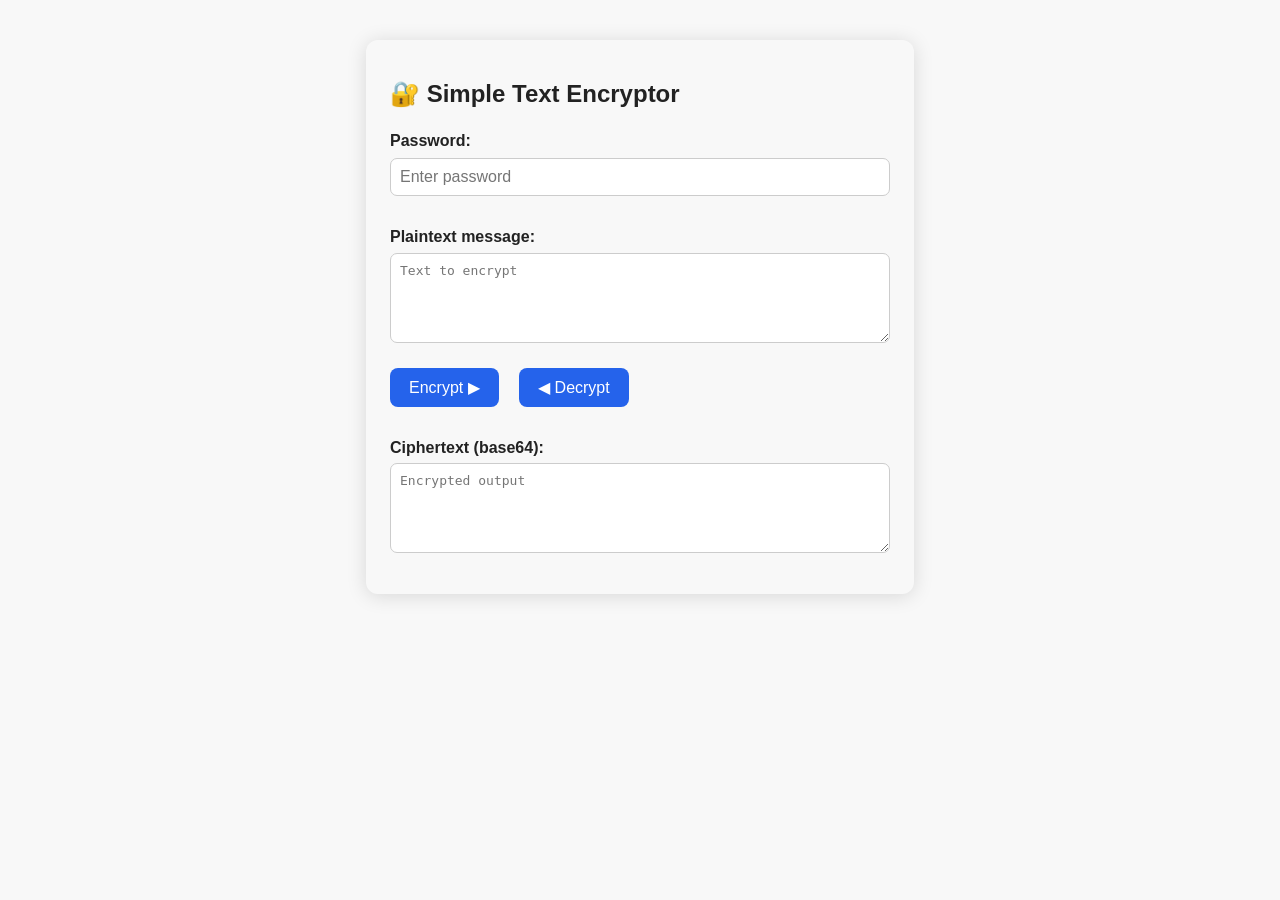
==== commit e5bb7b5e: "Change title and update to text encryptor" ====
--- a/index.html
+++ b/index.html
@@ -2,144 +2,119 @@
 <html lang="en">
 <head>
   <meta charset="UTF-8">
-  <title>Pig Latin &lt;-&gt; English Translator</title>
+  <title>Simple Text Encryptor</title>
+  <meta name="viewport" content="width=device-width, initial-scale=1.0">
   <style>
-    body { font-family: Arial, sans-serif; max-width: 700px; margin: 40px auto; }
-    textarea, input, select { width: 100%; margin-top: 10px; box-sizing: border-box; }
-    button { margin-top: 16px; padding: 8px 16px; }
-    .output { padding: 10px; background: #fafaff; margin-top: 15px; border-radius: 4px; border: 1px solid #eee; white-space: pre-wrap; }
-    label { font-weight: bold; display:block; margin-top:10px; }
+    body {
+      background: #f8f8f8;
+      color: #222;
+      font-family: sans-serif;
+      max-width: 500px;
+      margin: 40px auto;
+      padding: 24px;
+      border-radius: 12px;
+      box-shadow: 0 2px 20px #0002;
+    }
+    h1 { font-size: 1.5em; margin-bottom: 1em; }
+    label { display: block; margin-top: 1em; font-weight: bold; }
+    input[type="password"], textarea {
+      width: 100%;
+      margin-top: 0.5em;
+      margin-bottom: 1em;
+      padding: 9px;
+      border: 1px solid #ccc;
+      border-radius: 7px;
+      font-size: 1em;
+      background: #fff;
+      box-sizing: border-box;
+    }
+    textarea { height: 90px; resize: vertical; }
+    button {
+      margin-right: 1em;
+      background: #2563eb;
+      color: #fff;
+      border: none;
+      border-radius: 8px;
+      padding: 10px 19px;
+      font-size: 1em;
+      cursor: pointer;
+      margin-bottom: 1em;
+      margin-top: 0.5em;
+      transition: background 0.2s;
+    }
+    button:hover { background: #1741b6; }
   </style>
 </head>
 <body>
-  <h1>Pig Latin ⇄ English Translator</h1>
-  <label for="mode">Select Translation Direction:</label>
-  <select id="mode">
-    <option value="to-piglatin">English → Pig Latin</option>
-    <option value="to-english">Pig Latin → English</option>
-  </select>
+  <h1>🔐 Simple Text Encryptor</h1>
 
-  <label for="inputText">Enter your sentence:</label>
-  <textarea id="inputText" rows="4" placeholder="Type text here..."></textarea>
-  
-  <button onclick="translate()">Translate</button>
+  <label for="pw">Password:</label>
+  <input type="password" id="pw" placeholder="Enter password">
 
-  <div id="result" class="output"></div>
+  <label for="plain">Plaintext message:</label>
+  <textarea id="plain" placeholder="Text to encrypt"></textarea>
+
+  <button onclick="encrypt()">Encrypt ▶</button>
+  <button onclick="decrypt()">◀ Decrypt</button>
+
+  <label for="cipher">Ciphertext (base64):</label>
+  <textarea id="cipher" placeholder="Encrypted output"></textarea>
 
   <script>
-    function isVowel(ch, pos) {
-      if (!ch) return false;
-      return "aeiouAEIOU".includes(ch) || (ch.toLowerCase() === 'y' && pos !== 0);
+  // AES-GCM + PBKDF2. Self-contained, 1 password field.
+  const ITER = 100000, SALT = 16, IV = 12;
+
+  // Utilities for base64 encoding/decoding
+  const b64 = arr => btoa(String.fromCharCode(...arr));
+  const unb64 = str => new Uint8Array(atob(str).split('').map(c => c.charCodeAt(0)));
+
+  async function derive(pw, salt) {
+    const baseKey = await crypto.subtle.importKey(
+      "raw", new TextEncoder().encode(pw), "PBKDF2", false, ["deriveKey"]
+    );
+    return crypto.subtle.deriveKey(
+      { name: "PBKDF2", salt: salt, iterations: ITER, hash: "SHA-256" },
+      baseKey,
+      { name: "AES-GCM", length: 256 },
+      false,
+      ["encrypt","decrypt"]
+    );
+  }
+
+  async function encrypt() {
+    const pw = pwEl.value, pt = plainEl.value;
+    if (!pw || !pt) { alert("Enter password and message!"); return; }
+    const salt = crypto.getRandomValues(new Uint8Array(SALT));
+    const iv = crypto.getRandomValues(new Uint8Array(IV));
+    const key = await derive(pw, salt);
+    const ct = await crypto.subtle.encrypt(
+      { name: "AES-GCM", iv }, key, new TextEncoder().encode(pt)
+    );
+    // Output is: [salt | iv | ciphertext], all base64.
+    const all = new Uint8Array([...salt, ...iv, ...new Uint8Array(ct)]);
+    cipherEl.value = b64(all);
+  }
+
+  async function decrypt() {
+    const pw = pwEl.value, ctStr = cipherEl.value;
+    if (!pw || !ctStr) { alert("Enter password and ciphertext!"); return; }
+    try {
+      const all = unb64(ctStr);
+      const salt = all.slice(0, SALT), iv = all.slice(SALT, SALT+IV), ct = all.slice(SALT+IV);
+      const key = await derive(pw, salt);
+      const ptBuf = await crypto.subtle.decrypt(
+        { name: "AES-GCM", iv }, key, ct
+      );
+      plainEl.value = new TextDecoder().decode(ptBuf);
+    } catch {
+      alert("Decryption failed (wrong password or data)");
     }
+  }
 
-    // Split into leading punctuation, core word (letters, digits, apostrophes, hyphens), trailing punctuation
-    function splitWordPunctuation(word) {
-      // groups: leading, core, trailing
-      const match = word.match(/^([^A-Za-z0-9'’\-]*)([A-Za-z0-9'’\-]+)([^A-Za-z0-9'’\-]*)$/u);
-      if (match) return [match[1], match[2], match[3]];
-      // If nothing matched, put whole thing as trailing so we don't try to transform punctuation-only tokens
-      return ["", "", word];
-    }
-
-    // Preserve case: all-caps stays all-caps; initial-cap preserved
-    function preserveCase(original, transformed) {
-      if (!original) return transformed;
-      if (original === original.toUpperCase()) return transformed.toUpperCase();
-      if (original[0] === original[0].toUpperCase()) return transformed.charAt(0).toUpperCase() + transformed.slice(1);
-      return transformed;
-    }
-
-    function piglatinizeWord(token) {
-      // token may include leading/trailing punctuation
-      const [leading, base, trailing] = splitWordPunctuation(token);
-      if (!base) return token;
-
-      const lower = base.toLowerCase();
-      let result = "";
-
-      if (isVowel(lower[0], 0)) {
-        result = lower + "way";
-      } else if (lower[0] === 'y') {
-        // treat leading y as consonant
-        result = lower.slice(1) + "y" + "ay";
-      } else {
-        // move consonant cluster to end up to first vowel
-        let splitIdx = -1;
-        for (let i = 0; i < lower.length; ++i) {
-          if (isVowel(lower[i], i)) {
-            splitIdx = i;
-            break;
-          }
-        }
-        if (splitIdx === -1) {
-          // no vowel found
-          result = lower + "ay";
-        } else {
-          result = lower.slice(splitIdx) + lower.slice(0, splitIdx) + "ay";
-        }
-      }
-
-      result = preserveCase(base, result);
-      return leading + result + trailing;
-    }
-
-    function englifyWord(token) {
-      const [leading, base, trailing] = splitWordPunctuation(token);
-      if (!base) return token;
-
-      const lower = base.toLowerCase();
-      let candidate = "";
-
-      if (lower.endsWith("way")) {
-        candidate = lower.slice(0, -3);
-      } else if (lower.endsWith("yay")) {
-        candidate = lower.slice(0, -3);
-      } else if (lower.endsWith("ay")) {
-        let body = lower.slice(0, -2); // remove 'ay'
-        // Heuristic: find last vowel in body and split after it (reconstruct consonant cluster to front)
-        let lastVowelPos = -1;
-        for (let i = 0; i < body.length; i++) {
-          if (isVowel(body[i], i)) lastVowelPos = i;
-        }
-        if (lastVowelPos >= 0) {
-          const splitIdx = lastVowelPos + 1;
-          candidate = body.slice(splitIdx) + body.slice(0, splitIdx);
-        } else {
-          // fallback: assume no vowel -> just return body (best-effort)
-          candidate = body;
-        }
-      } else {
-        candidate = lower;
-      }
-
-      candidate = preserveCase(base, candidate);
-      return leading + candidate + trailing;
-    }
-
-    function piglatinizeSentence(sentence) {
-      // Preserve whitespace (spaces, tabs, newlines) by splitting on capturing whitespace groups
-      return sentence.split(/(\s+)/).map(token => {
-        if (token.match(/^\s+$/)) return token;
-        return piglatinizeWord(token);
-      }).join("");
-    }
-
-    function englifySentence(sentence) {
-      return sentence.split(/(\s+)/).map(token => {
-        if (token.match(/^\s+$/)) return token;
-        return englifyWord(token);
-      }).join("");
-    }
-
-    function translate() {
-      const mode = document.getElementById('mode').value;
-      const text = document.getElementById('inputText').value;
-      let result = '';
-      if (mode === 'to-piglatin') result = piglatinizeSentence(text);
-      else result = englifySentence(text);
-
-      document.getElementById('result').textContent = result;
-    }
+  // Element shorthands
+  const pwEl = document.getElementById('pw');
+  const plainEl = document.getElementById('plain');
+  const cipherEl = document.getElementById('cipher');
   </script>
 </body>
 </html>
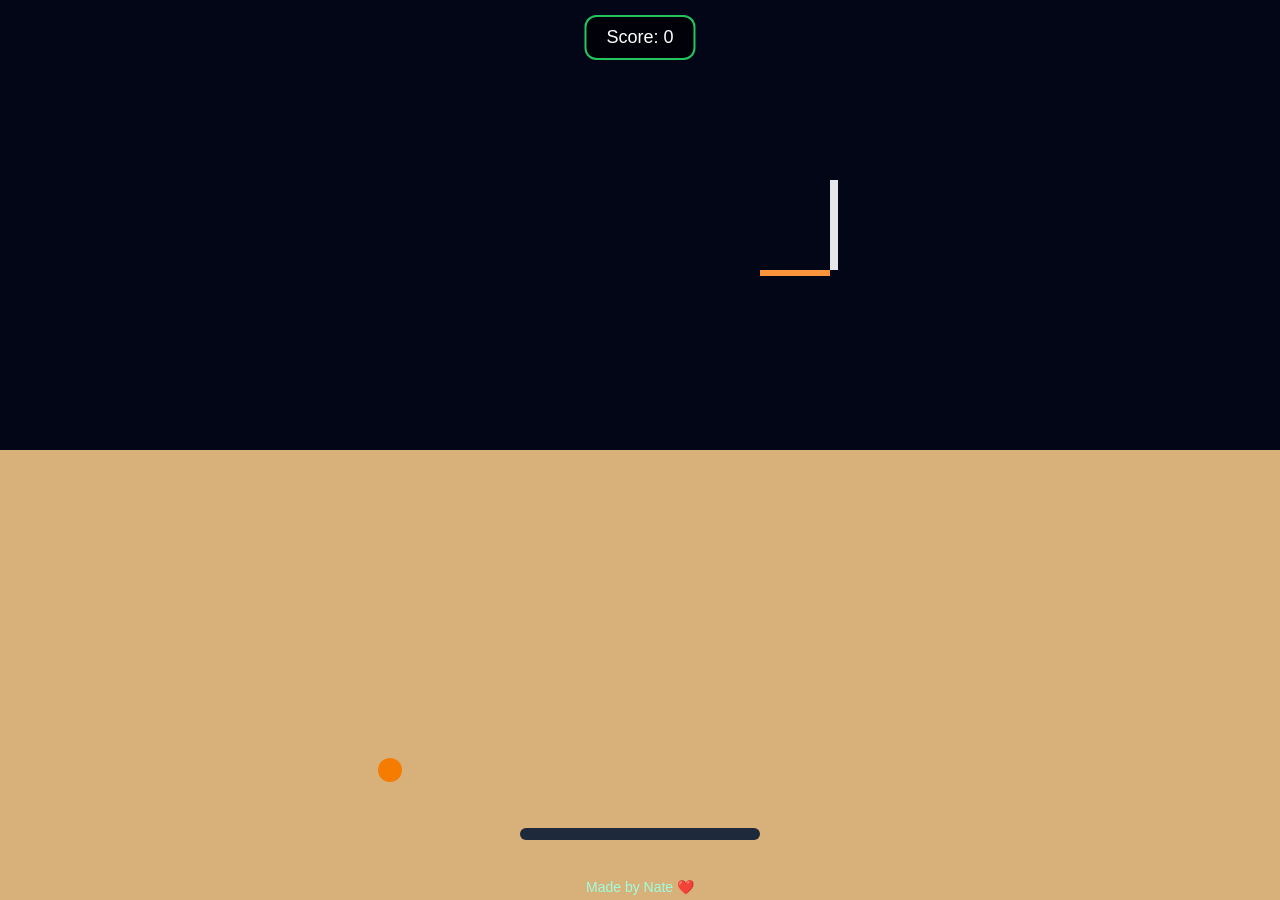
==== commit 1fc9959f: "Add files via upload" ====
--- a/index.html
+++ b/index.html
@@ -1,120 +1,18 @@
 <!DOCTYPE html>
-<html lang="en">
+<html>
 <head>
-  <meta charset="UTF-8">
-  <title>Simple Text Encryptor</title>
-  <meta name="viewport" content="width=device-width, initial-scale=1.0">
-  <style>
-    body {
-      background: #f8f8f8;
-      color: #222;
-      font-family: sans-serif;
-      max-width: 500px;
-      margin: 40px auto;
-      padding: 24px;
-      border-radius: 12px;
-      box-shadow: 0 2px 20px #0002;
-    }
-    h1 { font-size: 1.5em; margin-bottom: 1em; }
-    label { display: block; margin-top: 1em; font-weight: bold; }
-    input[type="password"], textarea {
-      width: 100%;
-      margin-top: 0.5em;
-      margin-bottom: 1em;
-      padding: 9px;
-      border: 1px solid #ccc;
-      border-radius: 7px;
-      font-size: 1em;
-      background: #fff;
-      box-sizing: border-box;
-    }
-    textarea { height: 90px; resize: vertical; }
-    button {
-      margin-right: 1em;
-      background: #2563eb;
-      color: #fff;
-      border: none;
-      border-radius: 8px;
-      padding: 10px 19px;
-      font-size: 1em;
-      cursor: pointer;
-      margin-bottom: 1em;
-      margin-top: 0.5em;
-      transition: background 0.2s;
-    }
-    button:hover { background: #1741b6; }
-  </style>
+<meta charset="UTF-8">
+<meta name="viewport" content="width=device-width, initial-scale=1.0">
+<title>Basketball Game</title>
+<link rel="stylesheet" href="style.css">
 </head>
 <body>
-  <h1>🔐 Simple Text Encryptor</h1>
-
-  <label for="pw">Password:</label>
-  <input type="password" id="pw" placeholder="Enter password">
-
-  <label for="plain">Plaintext message:</label>
-  <textarea id="plain" placeholder="Text to encrypt"></textarea>
-
-  <button onclick="encrypt()">Encrypt ▶</button>
-  <button onclick="decrypt()">◀ Decrypt</button>
-
-  <label for="cipher">Ciphertext (base64):</label>
-  <textarea id="cipher" placeholder="Encrypted output"></textarea>
-
-  <script>
-  // AES-GCM + PBKDF2. Self-contained, 1 password field.
-  const ITER = 100000, SALT = 16, IV = 12;
-
-  // Utilities for base64 encoding/decoding
-  const b64 = arr => btoa(String.fromCharCode(...arr));
-  const unb64 = str => new Uint8Array(atob(str).split('').map(c => c.charCodeAt(0)));
-
-  async function derive(pw, salt) {
-    const baseKey = await crypto.subtle.importKey(
-      "raw", new TextEncoder().encode(pw), "PBKDF2", false, ["deriveKey"]
-    );
-    return crypto.subtle.deriveKey(
-      { name: "PBKDF2", salt: salt, iterations: ITER, hash: "SHA-256" },
-      baseKey,
-      { name: "AES-GCM", length: 256 },
-      false,
-      ["encrypt","decrypt"]
-    );
-  }
-
-  async function encrypt() {
-    const pw = pwEl.value, pt = plainEl.value;
-    if (!pw || !pt) { alert("Enter password and message!"); return; }
-    const salt = crypto.getRandomValues(new Uint8Array(SALT));
-    const iv = crypto.getRandomValues(new Uint8Array(IV));
-    const key = await derive(pw, salt);
-    const ct = await crypto.subtle.encrypt(
-      { name: "AES-GCM", iv }, key, new TextEncoder().encode(pt)
-    );
-    // Output is: [salt | iv | ciphertext], all base64.
-    const all = new Uint8Array([...salt, ...iv, ...new Uint8Array(ct)]);
-    cipherEl.value = b64(all);
-  }
-
-  async function decrypt() {
-    const pw = pwEl.value, ctStr = cipherEl.value;
-    if (!pw || !ctStr) { alert("Enter password and ciphertext!"); return; }
-    try {
-      const all = unb64(ctStr);
-      const salt = all.slice(0, SALT), iv = all.slice(SALT, SALT+IV), ct = all.slice(SALT+IV);
-      const key = await derive(pw, salt);
-      const ptBuf = await crypto.subtle.decrypt(
-        { name: "AES-GCM", iv }, key, ct
-      );
-      plainEl.value = new TextDecoder().decode(ptBuf);
-    } catch {
-      alert("Decryption failed (wrong password or data)");
-    }
-  }
-
-  // Element shorthands
-  const pwEl = document.getElementById('pw');
-  const plainEl = document.getElementById('plain');
-  const cipherEl = document.getElementById('cipher');
-  </script>
+<div id="hud">Score: <span id="score">0</span></div>
+<div id="powerBar"><div id="powerFill"></div></div>
+<button id="retry">Retry Shot</button>
+<div id="footer">Made by Nate ❤️</div>
+<div id="message">HAPPY FATHER'S DAY!</div>
+<canvas id="game"></canvas>
+<script src="script.js"></script>
 </body>
-</html>
+</html>
--- a/style.css
+++ b/style.css
@@ -0,0 +1,20 @@
+body{margin:0;overflow:hidden;background:#020617;font-family:Arial}
+canvas{display:block}
+
+#hud{position:absolute;top:15px;left:50%;transform:translateX(-50%);background:rgba(0,0,0,0.6);padding:10px 20px;border-radius:12px;border:2px solid #22c55e;color:white;font-size:18px}
+#powerBar{position:absolute;bottom:60px;left:50%;transform:translateX(-50%);width:240px;height:12px;background:#1e293b;border-radius:6px;overflow:hidden}
+#powerFill{height:100%;width:0%;background:#22c55e}
+#retry{position:absolute;bottom:100px;left:50%;transform:translateX(-50%);padding:10px 20px;background:#f97316;color:white;border:none;border-radius:8px;display:none}
+#footer{position:absolute;bottom:5px;width:100%;text-align:center;color:#9bffde;font-size:14px}
+
+/* ✅ HAPPY MESSAGE */
+#message{
+  position:absolute;
+  top:40%;
+  width:100%;
+  text-align:center;
+  font-size:50px;
+  font-weight:bold;
+  color:#f5f5f5;
+  display:none;
+}
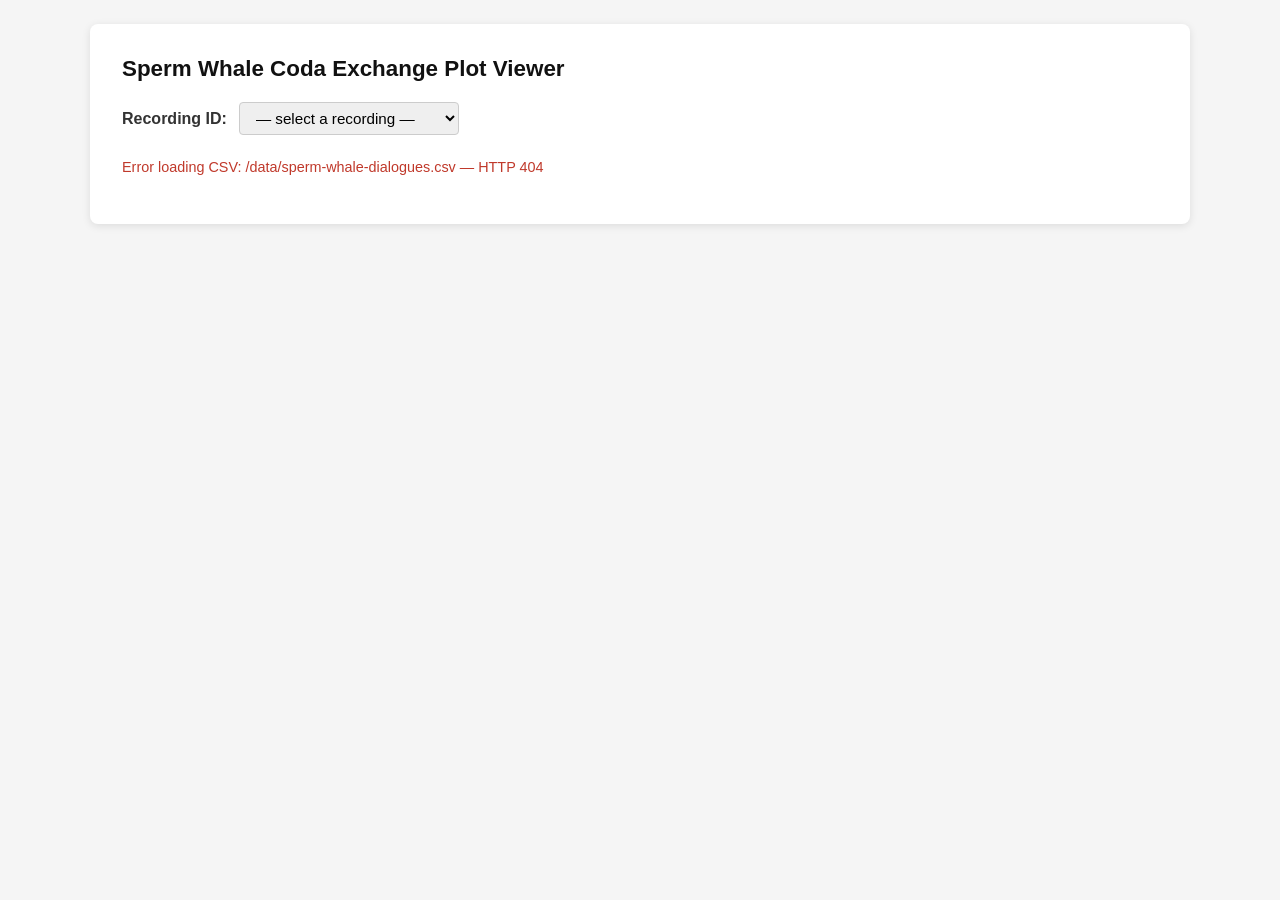
==== commit 459e8dd5: "Add exchange plot viewer and plot images" ====
--- a/index.html
+++ b/index.html
@@ -1,18 +1,39 @@
 <!DOCTYPE html>
-<html>
+<html lang="en">
 <head>
-<meta charset="UTF-8">
-<meta name="viewport" content="width=device-width, initial-scale=1.0">
-<title>Basketball Game</title>
-<link rel="stylesheet" href="style.css">
+  <meta charset="UTF-8">
+  <meta name="viewport" content="width=device-width, initial-scale=1.0">
+  <title>Sperm Whale Coda Exchange Plot Viewer</title>
+  <link rel="stylesheet" href="style.css">
 </head>
 <body>
-<div id="hud">Score: <span id="score">0</span></div>
-<div id="powerBar"><div id="powerFill"></div></div>
-<button id="retry">Retry Shot</button>
-<div id="footer">Made by Nate ❤️</div>
-<div id="message">HAPPY FATHER'S DAY!</div>
-<canvas id="game"></canvas>
-<script src="script.js"></script>
+  <div class="container">
+    <h1>Sperm Whale Coda Exchange Plot Viewer</h1>
+
+    <div class="controls">
+      <label for="recording-select">Recording ID:</label>
+      <select id="recording-select">
+        <option value="">— select a recording —</option>
+      </select>
+    </div>
+
+    <div id="status"></div>
+
+    <div id="plot-section" hidden>
+      <img id="plot-image" src="" alt="Exchange plot">
+    </div>
+
+    <div id="table-section" hidden>
+      <h2>Coda Data</h2>
+      <div class="table-wrapper">
+        <table id="data-table">
+          <thead></thead>
+          <tbody></tbody>
+        </table>
+      </div>
+    </div>
+  </div>
+
+  <script src="app.js"></script>
 </body>
-</html>+</html>
--- a/style.css
+++ b/style.css
@@ -1,20 +1,109 @@
-body{margin:0;overflow:hidden;background:#020617;font-family:Arial}
-canvas{display:block}
+* {
+  box-sizing: border-box;
+  margin: 0;
+  padding: 0;
+}
 
-#hud{position:absolute;top:15px;left:50%;transform:translateX(-50%);background:rgba(0,0,0,0.6);padding:10px 20px;border-radius:12px;border:2px solid #22c55e;color:white;font-size:18px}
-#powerBar{position:absolute;bottom:60px;left:50%;transform:translateX(-50%);width:240px;height:12px;background:#1e293b;border-radius:6px;overflow:hidden}
-#powerFill{height:100%;width:0%;background:#22c55e}
-#retry{position:absolute;bottom:100px;left:50%;transform:translateX(-50%);padding:10px 20px;background:#f97316;color:white;border:none;border-radius:8px;display:none}
-#footer{position:absolute;bottom:5px;width:100%;text-align:center;color:#9bffde;font-size:14px}
+body {
+  font-family: -apple-system, BlinkMacSystemFont, 'Segoe UI', Roboto, sans-serif;
+  background: #f5f5f5;
+  color: #333;
+  padding: 24px;
+}
 
-/* ✅ HAPPY MESSAGE */
-#message{
-  position:absolute;
-  top:40%;
-  width:100%;
-  text-align:center;
-  font-size:50px;
-  font-weight:bold;
-  color:#f5f5f5;
-  display:none;
+.container {
+  max-width: 1100px;
+  margin: 0 auto;
+  background: #fff;
+  padding: 32px;
+  border-radius: 8px;
+  box-shadow: 0 2px 8px rgba(0,0,0,0.1);
 }
+
+h1 {
+  font-size: 1.4rem;
+  margin-bottom: 20px;
+  color: #111;
+}
+
+h2 {
+  font-size: 1.1rem;
+  margin-bottom: 12px;
+  color: #333;
+}
+
+.controls {
+  display: flex;
+  align-items: center;
+  gap: 12px;
+  margin-bottom: 24px;
+}
+
+.controls label {
+  font-weight: 600;
+  white-space: nowrap;
+}
+
+#recording-select {
+  font-size: 0.95rem;
+  padding: 6px 12px;
+  border: 1px solid #ccc;
+  border-radius: 4px;
+  min-width: 220px;
+  cursor: pointer;
+}
+
+#status {
+  color: #888;
+  font-size: 0.9rem;
+  margin-bottom: 16px;
+  min-height: 1.2em;
+}
+
+#status.error {
+  color: #c0392b;
+}
+
+#plot-section {
+  margin-bottom: 32px;
+  text-align: center;
+}
+
+#plot-image {
+  max-width: 100%;
+  border: 1px solid #ddd;
+  border-radius: 4px;
+}
+
+.table-wrapper {
+  overflow-x: auto;
+}
+
+#data-table {
+  width: 100%;
+  border-collapse: collapse;
+  font-size: 0.82rem;
+}
+
+#data-table th,
+#data-table td {
+  border: 1px solid #ddd;
+  padding: 5px 8px;
+  text-align: right;
+  white-space: nowrap;
+}
+
+#data-table th {
+  background: #f0f0f0;
+  font-weight: 600;
+  text-align: center;
+}
+
+#data-table td:first-child,
+#data-table th:first-child {
+  text-align: left;
+}
+
+#data-table tbody tr:hover {
+  background: #f9f9f9;
+}
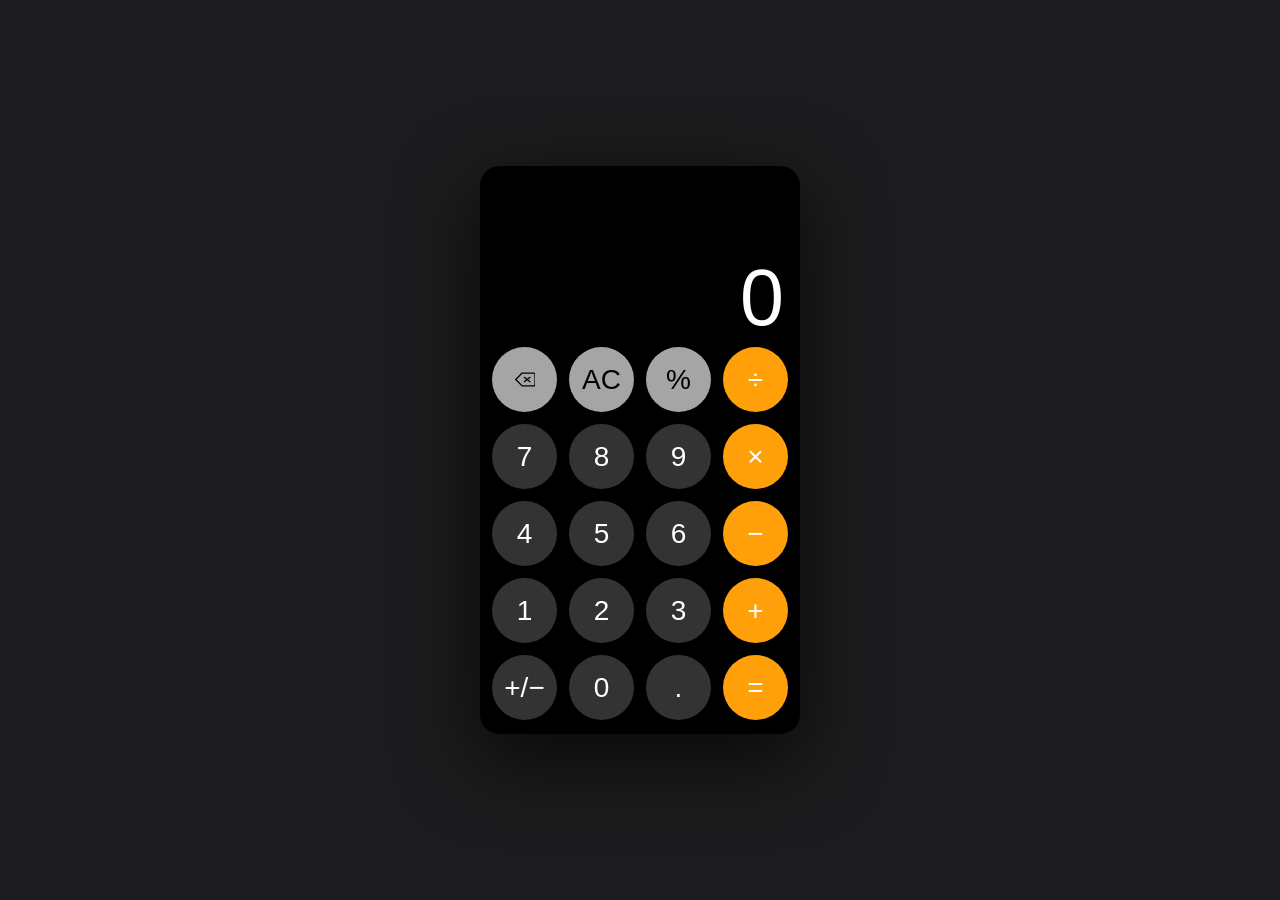
==== commit 59071b14: "Calculator app" ====
--- a/index.html
+++ b/index.html
@@ -1,39 +1,64 @@
 <!DOCTYPE html>
 <html lang="en">
 <head>
-  <meta charset="UTF-8">
-  <meta name="viewport" content="width=device-width, initial-scale=1.0">
-  <title>Sperm Whale Coda Exchange Plot Viewer</title>
-  <link rel="stylesheet" href="style.css">
+    <meta charset="UTF-8">
+    <meta name="viewport" content="width=device-width, initial-scale=1.0, maximum-scale=1.0, user-scalable=no">
+    <title>Calculator</title>
+    <link rel="icon" type="image/png" href="favicon.png">
+    <link rel="icon" type="image/svg+xml" href="favicon.svg">
+    <link rel="apple-touch-icon" href="favicon.png">
+    <link rel="stylesheet" href="style.css">
 </head>
 <body>
-  <div class="container">
-    <h1>Sperm Whale Coda Exchange Plot Viewer</h1>
+    <div class="calc">
 
-    <div class="controls">
-      <label for="recording-select">Recording ID:</label>
-      <select id="recording-select">
-        <option value="">— select a recording —</option>
-      </select>
+        <!-- Display -->
+        <div class="display-area">
+            <div class="display" id="screen">0</div>
+        </div>
+
+        <!-- Button grid -->
+        <div class="grid">
+            <!-- Row 1 -->
+            <button class="gray icon-btn" id="backspace-btn" onclick="handleBackspace()" aria-label="Backspace">
+                <svg width="26" height="19" viewBox="0 0 28 20" fill="none">
+                    <path d="M10 1L1 10l9 9h16a2 2 0 0 0 2-2V3a2 2 0 0 0-2-2H10z" stroke="black" stroke-width="1.8" fill="none"/>
+                    <line x1="13" y1="7" x2="21" y2="13" stroke="black" stroke-width="1.8" stroke-linecap="round"/>
+                    <line x1="21" y1="7" x2="13" y2="13" stroke="black" stroke-width="1.8" stroke-linecap="round"/>
+                </svg>
+            </button>
+            <button class="gray" id="clear-btn" onclick="handleClear()">AC</button>
+            <button class="gray" onclick="applyPercent()">%</button>
+            <button class="orange op-btn" id="op-divide" onclick="setOp('÷')">÷</button>
+
+            <!-- Row 2 -->
+            <button class="dark" onclick="pressNum('7')">7</button>
+            <button class="dark" onclick="pressNum('8')">8</button>
+            <button class="dark" onclick="pressNum('9')">9</button>
+            <button class="orange op-btn" id="op-multiply" onclick="setOp('×')">×</button>
+
+            <!-- Row 3 -->
+            <button class="dark" onclick="pressNum('4')">4</button>
+            <button class="dark" onclick="pressNum('5')">5</button>
+            <button class="dark" onclick="pressNum('6')">6</button>
+            <button class="orange op-btn" id="op-subtract" onclick="setOp('−')">−</button>
+
+            <!-- Row 4 -->
+            <button class="dark" onclick="pressNum('1')">1</button>
+            <button class="dark" onclick="pressNum('2')">2</button>
+            <button class="dark" onclick="pressNum('3')">3</button>
+            <button class="orange op-btn" id="op-add" onclick="setOp('+')">+</button>
+
+            <!-- Row 5 -->
+            <button class="dark" onclick="toggleSign()">+/−</button>
+            <button class="dark" onclick="pressNum('0')">0</button>
+            <button class="dark" onclick="pressNum('.')">.</button>
+            <button class="orange op-btn" id="equal-btn" onclick="passThroughEqual()">=</button>
+        </div>
+
+        <div class="home-indicator"></div>
     </div>
 
-    <div id="status"></div>
-
-    <div id="plot-section" hidden>
-      <img id="plot-image" src="" alt="Exchange plot">
-    </div>
-
-    <div id="table-section" hidden>
-      <h2>Coda Data</h2>
-      <div class="table-wrapper">
-        <table id="data-table">
-          <thead></thead>
-          <tbody></tbody>
-        </table>
-      </div>
-    </div>
-  </div>
-
-  <script src="app.js"></script>
+    <script src="script.js"></script>
 </body>
 </html>
--- a/style.css
+++ b/style.css
@@ -1,109 +1,170 @@
-* {
-  box-sizing: border-box;
-  margin: 0;
-  padding: 0;
+*, *::before, *::after {
+    box-sizing: border-box;
+    -webkit-tap-highlight-color: transparent;
 }
 
-body {
-  font-family: -apple-system, BlinkMacSystemFont, 'Segoe UI', Roboto, sans-serif;
-  background: #f5f5f5;
-  color: #333;
-  padding: 24px;
+html, body {
+    margin: 0;
+    padding: 0;
+    height: 100%;
+    font-family: -apple-system, BlinkMacSystemFont, "SF Pro Display", "Helvetica Neue", Arial, sans-serif;
+    user-select: none;
+    -webkit-user-select: none;
 }
 
-.container {
-  max-width: 1100px;
-  margin: 0 auto;
-  background: #fff;
-  padding: 32px;
-  border-radius: 8px;
-  box-shadow: 0 2px 8px rgba(0,0,0,0.1);
+/* ── Mobile: full black screen ───────────────────────────────────── */
+body {
+    background: black;
 }
 
-h1 {
-  font-size: 1.4rem;
-  margin-bottom: 20px;
-  color: #111;
+.calc {
+    background: black;
+    width: 100%;
+    height: 100dvh;
+    display: flex;
+    flex-direction: column;
+    justify-content: flex-end;
 }
 
-h2 {
-  font-size: 1.1rem;
-  margin-bottom: 12px;
-  color: #333;
+/* ── Desktop (≥ 600px): centered card that scales with viewport ──── */
+@media (min-width: 600px) {
+    body {
+        background: #1c1c1e;
+        display: flex;
+        align-items: center;
+        justify-content: center;
+        height: 100vh;
+    }
+
+    .calc {
+        width: min(320px, 40vw);
+        height: auto;
+        aspect-ratio: 9 / 16;
+        min-height: 0;
+        border-radius: 20px;
+        overflow: hidden;
+        box-shadow: 0 24px 80px rgba(0,0,0,0.7);
+        justify-content: flex-end;
+    }
+
+    /* Display takes up ~25% of card height */
+    .display-area {
+        height: 25% !important;
+        min-height: 0 !important;
+        flex: none !important;
+        padding: 8px 16px 10px !important;
+    }
+
+    /* Grid takes the remaining ~70% */
+    .grid {
+        gap: clamp(6px, 1.2vw, 12px) !important;
+        padding: 0 clamp(6px, 1.2vw, 12px) clamp(8px, 1.5vw, 14px) !important;
+    }
+
+    .home-indicator {
+        display: none;
+    }
+
+    button {
+        font-size: clamp(18px, 2.8vw, 28px) !important;
+    }
+
+    .icon-btn svg {
+        width: clamp(14px, 2vw, 20px) !important;
+        height: clamp(10px, 1.5vw, 15px) !important;
+    }
 }
 
-.controls {
-  display: flex;
-  align-items: center;
-  gap: 12px;
-  margin-bottom: 24px;
+/* ── Display ─────────────────────────────────────────────────────── */
+.display-area {
+    flex: 1;
+    display: flex;
+    align-items: flex-end;
+    justify-content: flex-end;
+    padding: 0 28px 16px;
+    overflow: hidden;
+    min-height: 160px;
 }
 
-.controls label {
-  font-weight: 600;
-  white-space: nowrap;
+.display {
+    color: white;
+    text-align: right;
+    font-weight: 300;
+    white-space: nowrap;
+    line-height: 1;
+    width: 100%;
+    transition: font-size 0.08s ease-out;
 }
 
-#recording-select {
-  font-size: 0.95rem;
-  padding: 6px 12px;
-  border: 1px solid #ccc;
-  border-radius: 4px;
-  min-width: 220px;
-  cursor: pointer;
+/* ── Grid ────────────────────────────────────────────────────────── */
+.grid {
+    display: grid;
+    grid-template-columns: repeat(4, 1fr);
+    gap: 12px;
+    padding: 0 14px 10px;
 }
 
-#status {
-  color: #888;
-  font-size: 0.9rem;
-  margin-bottom: 16px;
-  min-height: 1.2em;
+/* ── Buttons ─────────────────────────────────────────────────────── */
+button {
+    border: none;
+    border-radius: 50%;
+    aspect-ratio: 1;
+    width: 100%;
+    font-size: clamp(22px, 7vw, 36px);
+    cursor: pointer;
+    font-weight: 400;
+    outline: none;
+    display: flex;
+    justify-content: center;
+    align-items: center;
+    transition: transform 0.1s ease, filter 0.1s ease, box-shadow 0.1s ease;
+    -webkit-font-smoothing: antialiased;
 }
 
-#status.error {
-  color: #c0392b;
+/* Cap font size on desktop */
+@media (min-width: 600px) {
+    button { font-size: 22px; }
+    .icon-btn svg { width: 20px; height: 15px; }
 }
 
-#plot-section {
-  margin-bottom: 32px;
-  text-align: center;
+.gray {
+    background-color: #a5a5a5;
+    color: black;
+}
+.gray:active { filter: brightness(1.4); }
+
+.dark {
+    background-color: #333333;
+    color: white;
+}
+.dark:active { filter: brightness(1.6); }
+
+.orange {
+    background-color: #ff9f0a;
+    color: white;
+}
+.orange:active { filter: brightness(1.25); }
+
+/* tap pop: quick scale up then back */
+@keyframes btn-pop {
+    0%   { transform: scale(1); }
+    40%  { transform: scale(1.18); }
+    100% { transform: scale(1); }
 }
 
-#plot-image {
-  max-width: 100%;
-  border: 1px solid #ddd;
-  border-radius: 4px;
+.btn-pop {
+    animation: btn-pop 0.18s ease-out forwards;
 }
 
-.table-wrapper {
-  overflow-x: auto;
+/* backspace SVG button */
+.icon-btn { font-size: 0; }
+
+/* ── Home indicator (mobile only) ────────────────────────────────── */
+.home-indicator {
+    width: 134px;
+    height: 5px;
+    background: white;
+    border-radius: 3px;
+    margin: 6px auto 12px;
+    opacity: 0.25;
 }
-
-#data-table {
-  width: 100%;
-  border-collapse: collapse;
-  font-size: 0.82rem;
-}
-
-#data-table th,
-#data-table td {
-  border: 1px solid #ddd;
-  padding: 5px 8px;
-  text-align: right;
-  white-space: nowrap;
-}
-
-#data-table th {
-  background: #f0f0f0;
-  font-weight: 600;
-  text-align: center;
-}
-
-#data-table td:first-child,
-#data-table th:first-child {
-  text-align: left;
-}
-
-#data-table tbody tr:hover {
-  background: #f9f9f9;
-}
